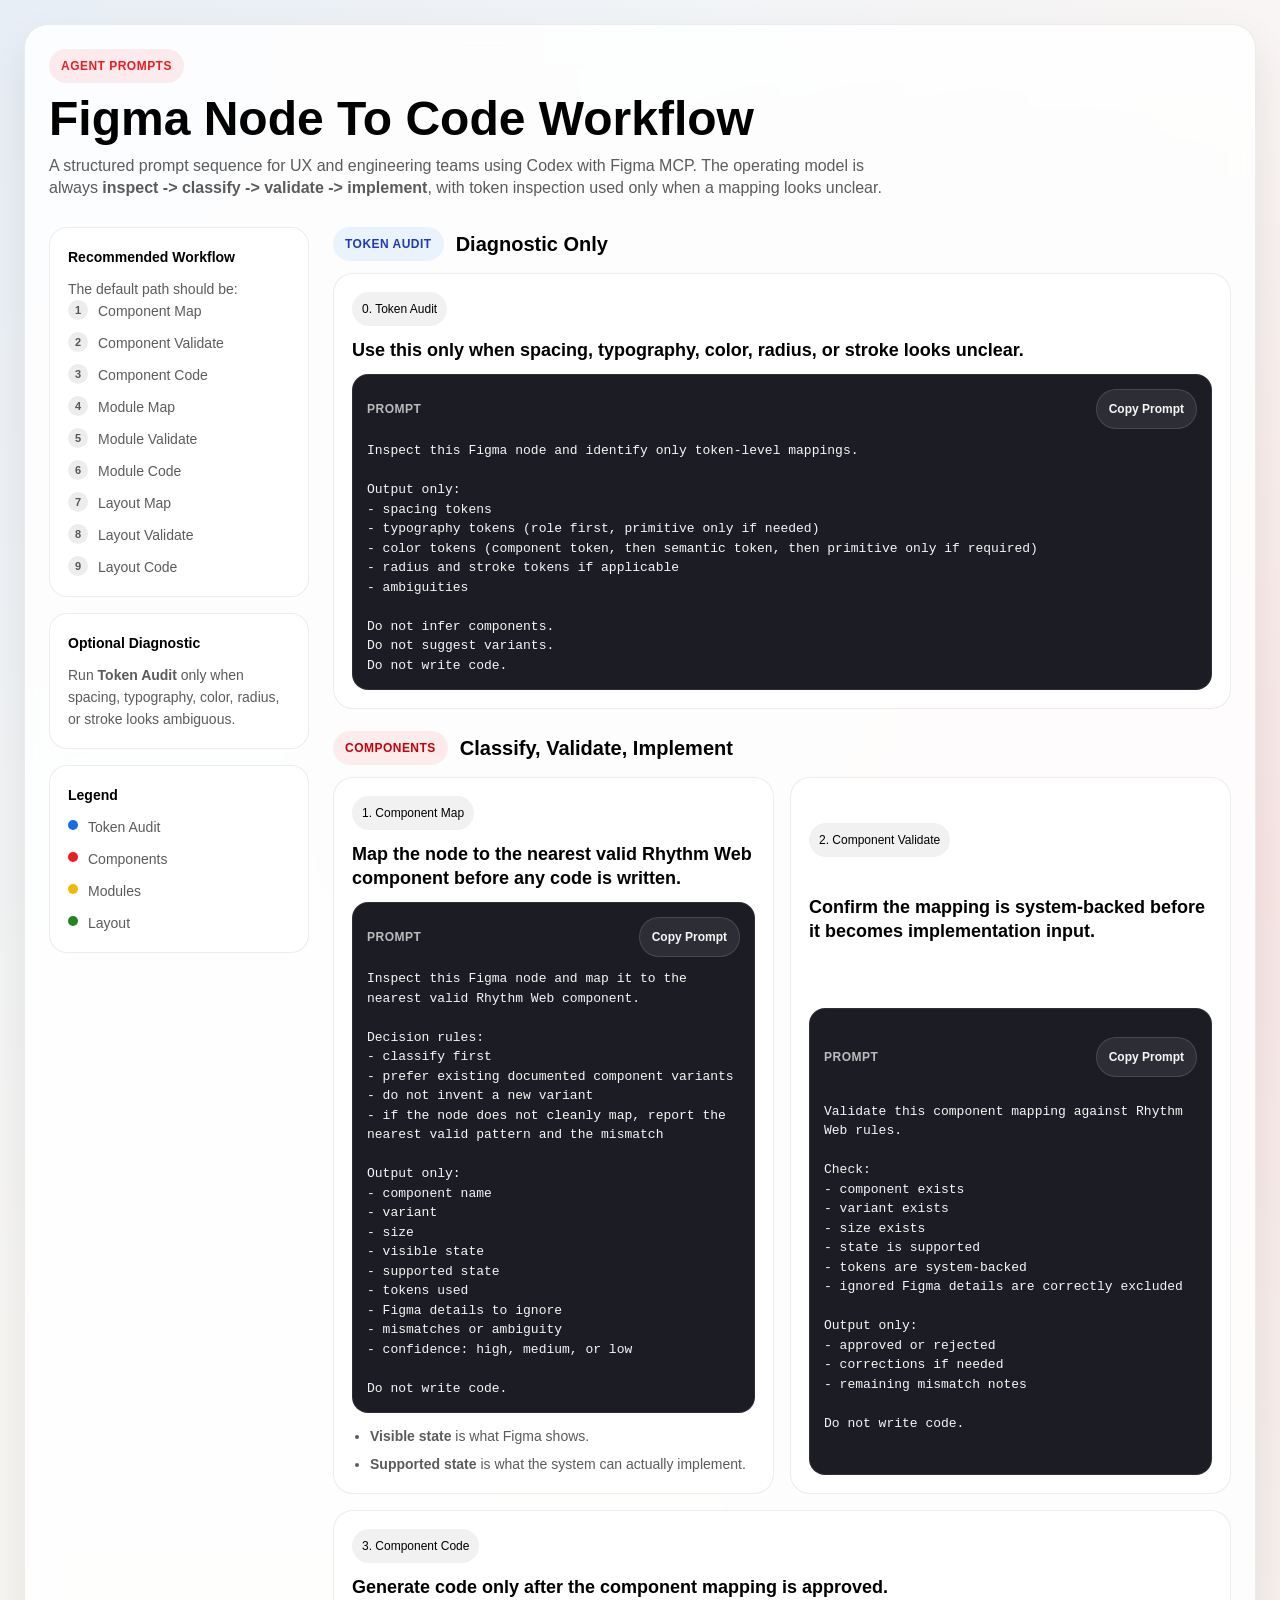
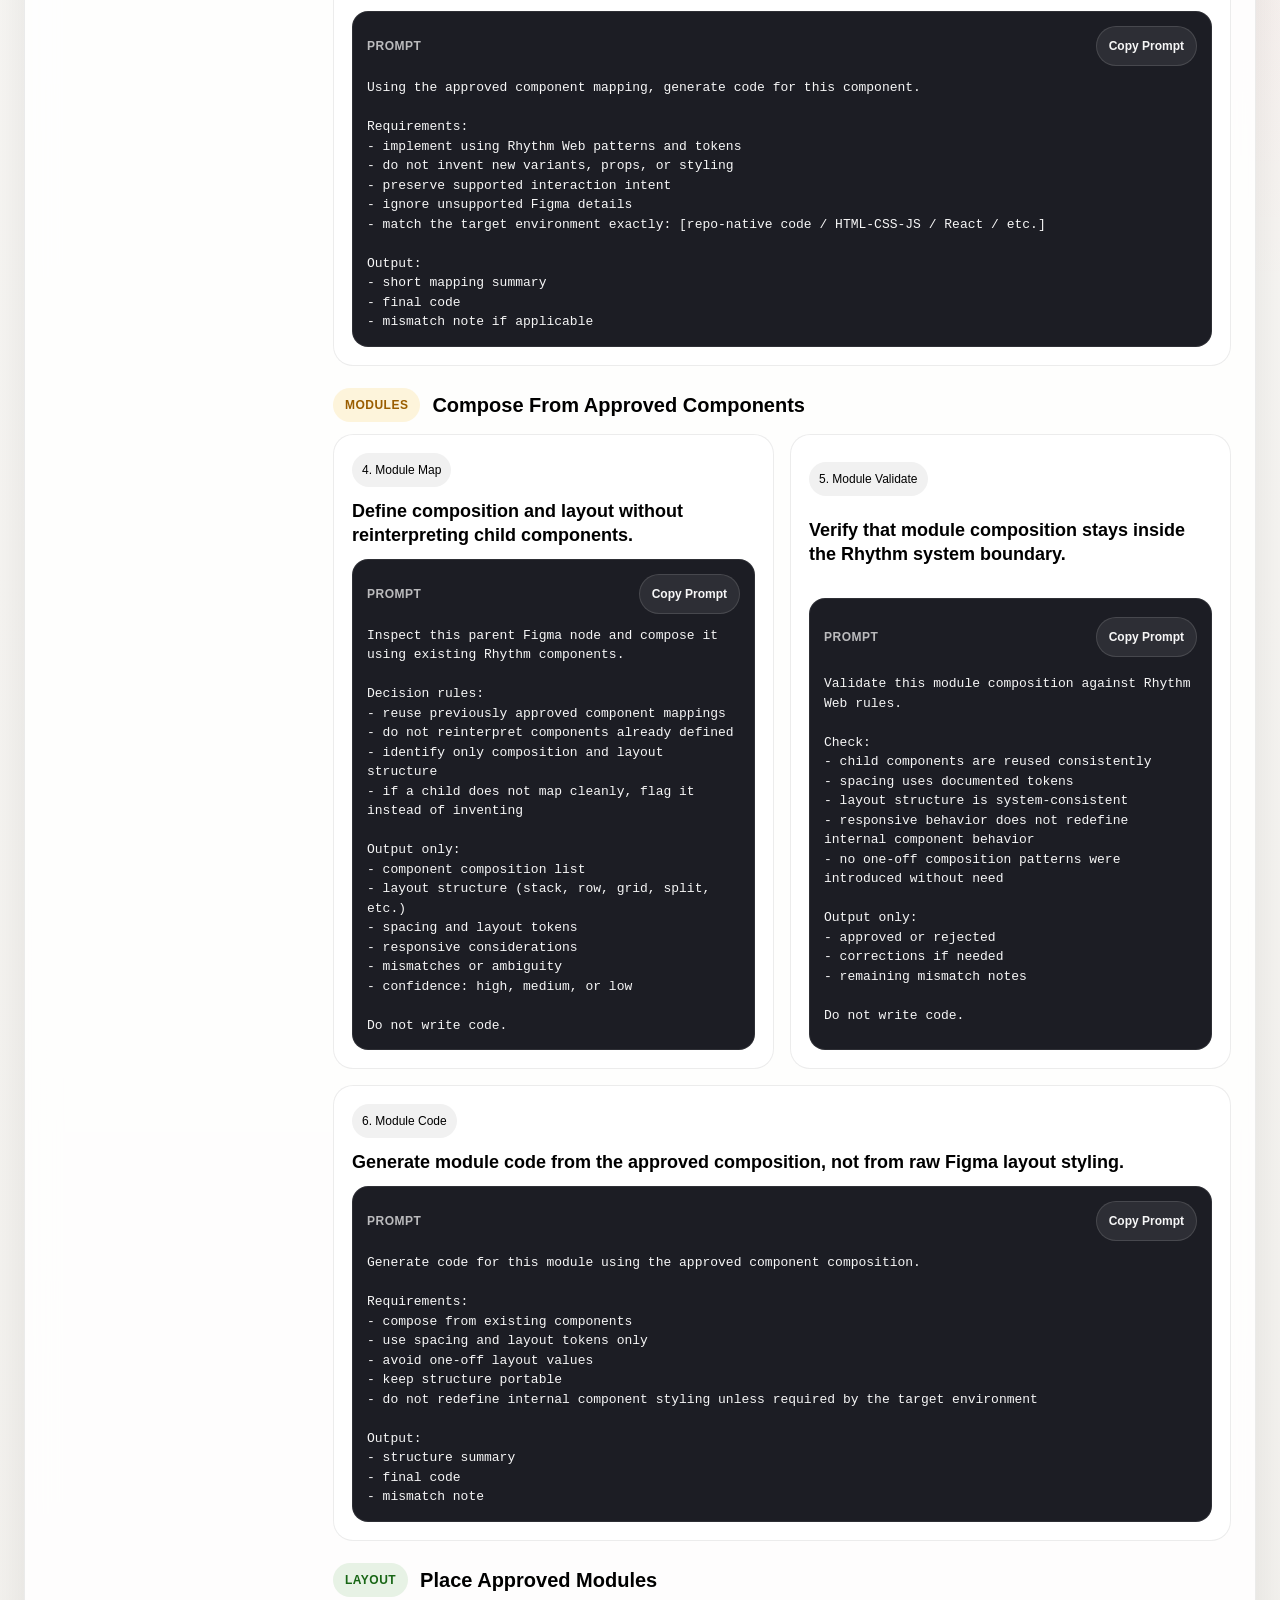
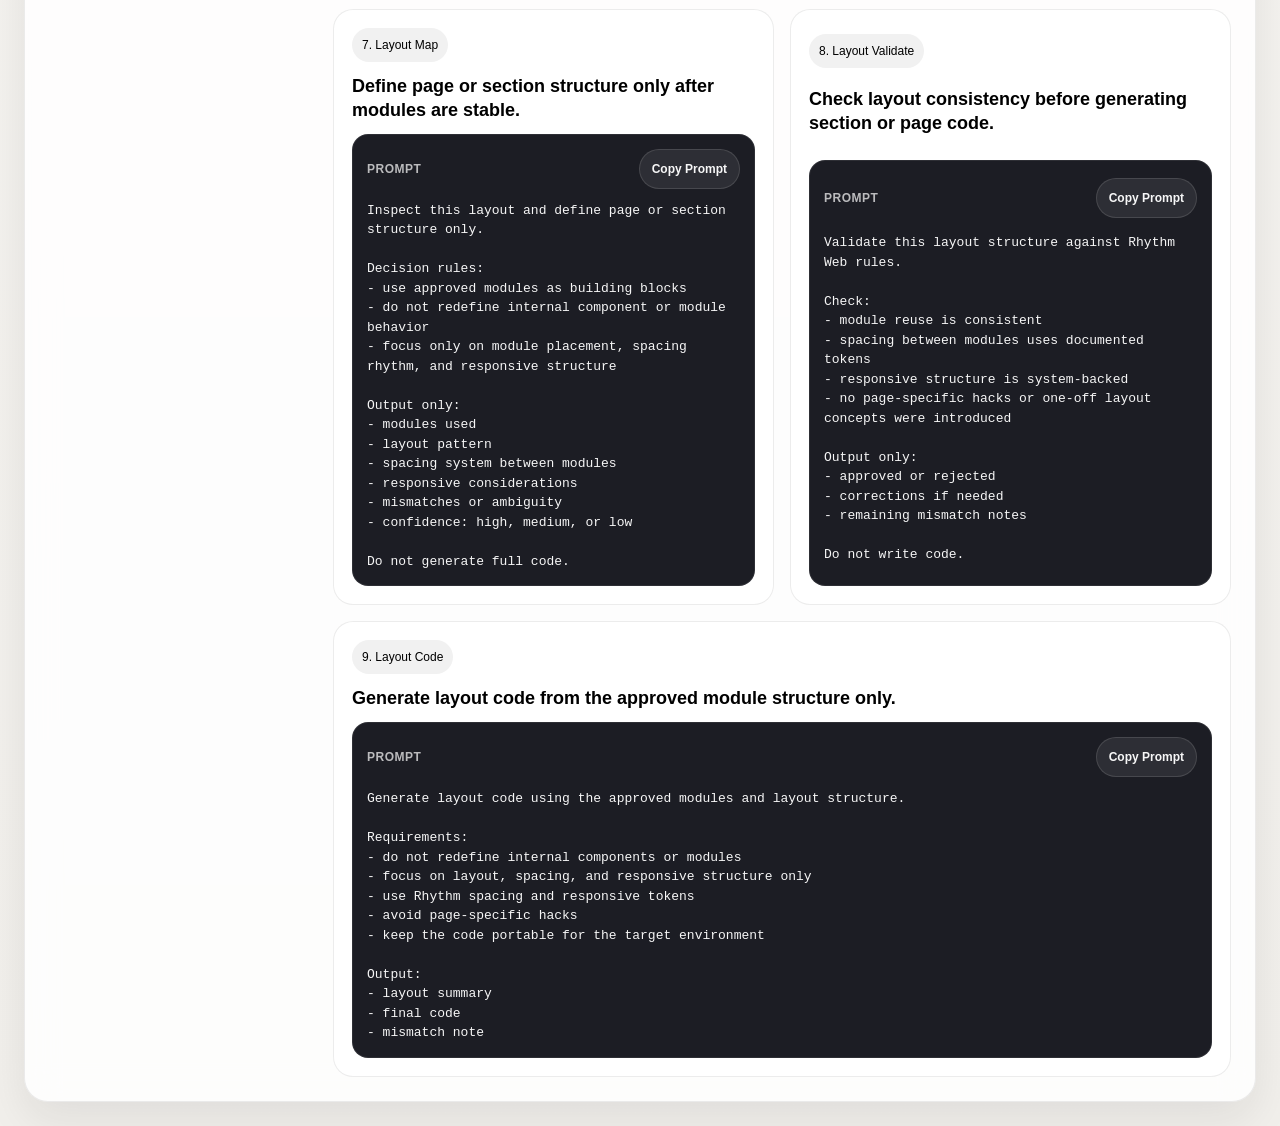
==== playbooks/figma-node-to-code/index.html @ 0c817197 "Add Figma node workflow playbook" ====
<!DOCTYPE html>
<html lang="en">
  <head>
    <meta charset="UTF-8" />
    <meta name="viewport" content="width=device-width, initial-scale=1.0" />
    <title>Figma Node To Code Workflow</title>
    <link rel="stylesheet" href="../../styles/rhythm-web-base.css" />
    <style>
      :root {
        --playbook-shell: linear-gradient(180deg, #faf9f7 0%, #f1efeb 100%);
        --playbook-panel: rgba(255, 255, 255, 0.86);
        --playbook-panel-border: rgba(22, 22, 22, 0.08);
        --playbook-ink-soft: rgba(22, 22, 22, 0.7);
        --playbook-code-bg: #1c1d24;
        --playbook-code-border: rgba(255, 255, 255, 0.08);
        --playbook-code-copy: rgba(255, 255, 255, 0.08);
        --playbook-accent: #ed1c24;
        --playbook-accent-soft: rgba(237, 28, 36, 0.08);
        --playbook-shadow: 0 18px 44px rgba(22, 22, 22, 0.08);
      }

      body {
        min-height: 100vh;
        background:
          radial-gradient(circle at top left, rgba(19, 110, 231, 0.08), transparent 30%),
          radial-gradient(circle at right 20%, rgba(237, 28, 36, 0.08), transparent 28%),
          var(--playbook-shell);
      }

      .playbook-page {
        width: min(1500px, calc(100% - 48px));
        margin: 24px auto;
        padding: 24px;
        border: 1px solid var(--playbook-panel-border);
        border-radius: 24px;
        background: var(--playbook-panel);
        box-shadow: var(--playbook-shadow);
        backdrop-filter: blur(16px);
      }

      .playbook-header {
        display: grid;
        gap: 12px;
        margin-bottom: 28px;
      }

      .eyebrow {
        display: inline-flex;
        width: fit-content;
        align-items: center;
        gap: 8px;
        padding: 6px 12px;
        border-radius: 999px;
        background: var(--playbook-accent-soft);
        color: var(--playbook-accent);
        font-size: var(--gc-text-size-xs);
        font-weight: var(--gc-font-weight-bold);
        letter-spacing: 0.04em;
        text-transform: uppercase;
      }

      h1 {
        margin: 0;
        font-size: clamp(30px, 4vw, 48px);
        line-height: 1;
      }

      .intro {
        max-width: 860px;
        margin: 0;
        color: var(--playbook-ink-soft);
      }

      .playbook-layout {
        display: grid;
        grid-template-columns: 260px minmax(0, 1fr);
        gap: 24px;
        align-items: start;
      }

      .rail {
        position: sticky;
        top: 24px;
        display: grid;
        gap: 16px;
      }

      .rail-card {
        padding: 18px;
        border: 1px solid var(--playbook-panel-border);
        border-radius: 18px;
        background: rgba(255, 255, 255, 0.78);
      }

      .rail-card h2,
      .rail-card h3 {
        margin: 0 0 10px;
        font-size: var(--gc-text-size-sm);
      }

      .rail-card p {
        margin: 0;
        color: var(--playbook-ink-soft);
        font-size: var(--gc-text-size-sm);
      }

      .rail-list,
      .legend-list {
        display: grid;
        gap: 10px;
        margin: 0;
        padding: 0;
        list-style: none;
      }

      .rail-list li,
      .legend-list li {
        display: flex;
        gap: 10px;
        align-items: flex-start;
        color: var(--playbook-ink-soft);
        font-size: var(--gc-text-size-sm);
      }

      .index {
        display: inline-flex;
        min-width: 20px;
        height: 20px;
        align-items: center;
        justify-content: center;
        border-radius: 999px;
        background: rgba(22, 22, 22, 0.08);
        color: var(--gc-text-primary);
        font-size: 11px;
        font-weight: var(--gc-font-weight-bold);
      }

      .category-dot {
        width: 10px;
        height: 10px;
        margin-top: 4px;
        border-radius: 999px;
        flex: 0 0 auto;
      }

      .workspace {
        display: grid;
        gap: 22px;
      }

      .section-header {
        display: flex;
        align-items: center;
        gap: 12px;
        margin-bottom: 12px;
      }

      .section-label {
        display: inline-flex;
        align-items: center;
        padding: 6px 12px;
        border-radius: 999px;
        font-size: var(--gc-text-size-xs);
        font-weight: var(--gc-font-weight-bold);
        text-transform: uppercase;
        letter-spacing: 0.04em;
      }

      .section-title {
        font-size: var(--gc-text-size-xl);
        font-weight: var(--gc-font-weight-bold);
      }

      .grid {
        display: grid;
        grid-template-columns: repeat(12, minmax(0, 1fr));
        gap: 16px;
      }

      .card {
        display: grid;
        gap: 12px;
        min-height: 100%;
        padding: 18px;
        border: 1px solid var(--playbook-panel-border);
        border-radius: 20px;
        background: rgba(255, 255, 255, 0.84);
      }

      .card--full {
        grid-column: span 12;
      }

      .card--half {
        grid-column: span 6;
      }

      .card-meta {
        display: flex;
        align-items: center;
        justify-content: space-between;
        gap: 12px;
      }

      .pill {
        display: inline-flex;
        align-items: center;
        gap: 8px;
        padding: 6px 10px;
        border-radius: 999px;
        background: rgba(22, 22, 22, 0.06);
        font-size: var(--gc-text-size-xs);
        font-weight: var(--gc-font-weight-medium);
      }

      .card h3 {
        margin: 0;
        font-size: var(--gc-text-size-lg);
        line-height: var(--gc-leading-lg);
      }

      .card p {
        margin: 0;
        color: var(--playbook-ink-soft);
        font-size: var(--gc-text-size-sm);
      }

      .snippet {
        display: grid;
        gap: 12px;
        padding: 14px;
        border: 1px solid var(--playbook-code-border);
        border-radius: 16px;
        background: var(--playbook-code-bg);
        color: rgba(255, 255, 255, 0.96);
      }

      .snippet-toolbar {
        display: flex;
        align-items: center;
        justify-content: space-between;
        gap: 12px;
      }

      .snippet-label {
        font-size: var(--gc-text-size-xs);
        font-weight: var(--gc-font-weight-bold);
        letter-spacing: 0.04em;
        text-transform: uppercase;
        color: rgba(255, 255, 255, 0.7);
      }

      .copy-button {
        display: inline-flex;
        align-items: center;
        justify-content: center;
        padding: 8px 12px;
        border: 1px solid rgba(255, 255, 255, 0.12);
        border-radius: 999px;
        background: var(--playbook-code-copy);
        color: rgba(255, 255, 255, 0.96);
        font: inherit;
        font-size: var(--gc-text-size-xs);
        font-weight: var(--gc-font-weight-bold);
        cursor: pointer;
        transition: background 180ms ease, transform 180ms ease;
      }

      .copy-button:hover,
      .copy-button:focus-visible {
        background: rgba(255, 255, 255, 0.16);
        transform: translateY(-1px);
      }

      .copy-button[data-copied="true"] {
        background: rgba(31, 135, 28, 0.3);
      }

      pre {
        margin: 0;
        overflow: auto;
        white-space: pre-wrap;
        font-family: ui-monospace, SFMono-Regular, Menlo, Monaco, Consolas, "Liberation Mono", monospace;
        font-size: 13px;
        line-height: 1.5;
      }

      .card-notes {
        margin: 0;
        padding-left: 18px;
        color: var(--playbook-ink-soft);
        font-size: var(--gc-text-size-sm);
      }

      .card-notes li + li {
        margin-top: 6px;
      }

      .accent-token-audit {
        background: rgba(19, 110, 231, 0.08);
        color: #1e3bb5;
      }

      .accent-component {
        background: rgba(237, 28, 36, 0.08);
        color: #c9000c;
      }

      .accent-module {
        background: rgba(245, 183, 7, 0.14);
        color: #9a5d00;
      }

      .accent-layout {
        background: rgba(31, 135, 28, 0.1);
        color: #186615;
      }

      .dot-token-audit {
        background: #136ee7;
      }

      .dot-component {
        background: #ed1c24;
      }

      .dot-module {
        background: #f5b707;
      }

      .dot-layout {
        background: #1f871c;
      }

      @media (max-width: 1180px) {
        .playbook-layout {
          grid-template-columns: 1fr;
        }

        .rail {
          position: static;
          grid-template-columns: repeat(2, minmax(0, 1fr));
        }
      }

      @media (max-width: 840px) {
        .playbook-page {
          width: min(100% - 24px, 100%);
          padding: 16px;
        }

        .grid {
          grid-template-columns: 1fr;
        }

        .card--half,
        .card--full {
          grid-column: auto;
        }

        .rail {
          grid-template-columns: 1fr;
        }
      }
    </style>
  </head>
  <body>
    <main class="playbook-page">
      <header class="playbook-header">
        <div class="eyebrow">Agent Prompts</div>
        <h1>Figma Node To Code Workflow</h1>
        <p class="intro">
          A structured prompt sequence for UX and engineering teams using Codex with Figma MCP. The operating model is
          always <strong>inspect -&gt; classify -&gt; validate -&gt; implement</strong>, with token inspection used only
          when a mapping looks unclear.
        </p>
      </header>

      <div class="playbook-layout">
        <aside class="rail">
          <section class="rail-card">
            <h2>Recommended Workflow</h2>
            <p>The default path should be:</p>
            <ol class="rail-list">
              <li><span class="index">1</span><span>Component Map</span></li>
              <li><span class="index">2</span><span>Component Validate</span></li>
              <li><span class="index">3</span><span>Component Code</span></li>
              <li><span class="index">4</span><span>Module Map</span></li>
              <li><span class="index">5</span><span>Module Validate</span></li>
              <li><span class="index">6</span><span>Module Code</span></li>
              <li><span class="index">7</span><span>Layout Map</span></li>
              <li><span class="index">8</span><span>Layout Validate</span></li>
              <li><span class="index">9</span><span>Layout Code</span></li>
            </ol>
          </section>

          <section class="rail-card">
            <h3>Optional Diagnostic</h3>
            <p>Run <strong>Token Audit</strong> only when spacing, typography, color, radius, or stroke looks ambiguous.</p>
          </section>

          <section class="rail-card">
            <h3>Legend</h3>
            <ul class="legend-list">
              <li><span class="category-dot dot-token-audit"></span><span>Token Audit</span></li>
              <li><span class="category-dot dot-component"></span><span>Components</span></li>
              <li><span class="category-dot dot-module"></span><span>Modules</span></li>
              <li><span class="category-dot dot-layout"></span><span>Layout</span></li>
            </ul>
          </section>
        </aside>

        <section class="workspace">
          <section>
            <div class="section-header">
              <div class="section-label accent-token-audit">Token Audit</div>
              <div class="section-title">Diagnostic Only</div>
            </div>
            <div class="grid">
              <article class="card card--full">
                <div class="card-meta">
                  <div class="pill">0. Token Audit</div>
                </div>
                <h3>Use this only when spacing, typography, color, radius, or stroke looks unclear.</h3>
                <div class="snippet">
                  <div class="snippet-toolbar">
                    <div class="snippet-label">Prompt</div>
                    <button class="copy-button" data-copy-target="token-audit">Copy Prompt</button>
                  </div>
                  <pre id="token-audit">Inspect this Figma node and identify only token-level mappings.

Output only:
- spacing tokens
- typography tokens (role first, primitive only if needed)
- color tokens (component token, then semantic token, then primitive only if required)
- radius and stroke tokens if applicable
- ambiguities

Do not infer components.
Do not suggest variants.
Do not write code.</pre>
                </div>
              </article>
            </div>
          </section>

          <section>
            <div class="section-header">
              <div class="section-label accent-component">Components</div>
              <div class="section-title">Classify, Validate, Implement</div>
            </div>
            <div class="grid">
              <article class="card card--half">
                <div class="card-meta">
                  <div class="pill">1. Component Map</div>
                </div>
                <h3>Map the node to the nearest valid Rhythm Web component before any code is written.</h3>
                <div class="snippet">
                  <div class="snippet-toolbar">
                    <div class="snippet-label">Prompt</div>
                    <button class="copy-button" data-copy-target="component-map">Copy Prompt</button>
                  </div>
                  <pre id="component-map">Inspect this Figma node and map it to the nearest valid Rhythm Web component.

Decision rules:
- classify first
- prefer existing documented component variants
- do not invent a new variant
- if the node does not cleanly map, report the nearest valid pattern and the mismatch

Output only:
- component name
- variant
- size
- visible state
- supported state
- tokens used
- Figma details to ignore
- mismatches or ambiguity
- confidence: high, medium, or low

Do not write code.</pre>
                </div>
                <ul class="card-notes">
                  <li><strong>Visible state</strong> is what Figma shows.</li>
                  <li><strong>Supported state</strong> is what the system can actually implement.</li>
                </ul>
              </article>

              <article class="card card--half">
                <div class="card-meta">
                  <div class="pill">2. Component Validate</div>
                </div>
                <h3>Confirm the mapping is system-backed before it becomes implementation input.</h3>
                <div class="snippet">
                  <div class="snippet-toolbar">
                    <div class="snippet-label">Prompt</div>
                    <button class="copy-button" data-copy-target="component-validate">Copy Prompt</button>
                  </div>
                  <pre id="component-validate">Validate this component mapping against Rhythm Web rules.

Check:
- component exists
- variant exists
- size exists
- state is supported
- tokens are system-backed
- ignored Figma details are correctly excluded

Output only:
- approved or rejected
- corrections if needed
- remaining mismatch notes

Do not write code.</pre>
                </div>
              </article>

              <article class="card card--full">
                <div class="card-meta">
                  <div class="pill">3. Component Code</div>
                </div>
                <h3>Generate code only after the component mapping is approved.</h3>
                <div class="snippet">
                  <div class="snippet-toolbar">
                    <div class="snippet-label">Prompt</div>
                    <button class="copy-button" data-copy-target="component-code">Copy Prompt</button>
                  </div>
                  <pre id="component-code">Using the approved component mapping, generate code for this component.

Requirements:
- implement using Rhythm Web patterns and tokens
- do not invent new variants, props, or styling
- preserve supported interaction intent
- ignore unsupported Figma details
- match the target environment exactly: [repo-native code / HTML-CSS-JS / React / etc.]

Output:
- short mapping summary
- final code
- mismatch note if applicable</pre>
                </div>
              </article>
            </div>
          </section>

          <section>
            <div class="section-header">
              <div class="section-label accent-module">Modules</div>
              <div class="section-title">Compose From Approved Components</div>
            </div>
            <div class="grid">
              <article class="card card--half">
                <div class="card-meta">
                  <div class="pill">4. Module Map</div>
                </div>
                <h3>Define composition and layout without reinterpreting child components.</h3>
                <div class="snippet">
                  <div class="snippet-toolbar">
                    <div class="snippet-label">Prompt</div>
                    <button class="copy-button" data-copy-target="module-map">Copy Prompt</button>
                  </div>
                  <pre id="module-map">Inspect this parent Figma node and compose it using existing Rhythm components.

Decision rules:
- reuse previously approved component mappings
- do not reinterpret components already defined
- identify only composition and layout structure
- if a child does not map cleanly, flag it instead of inventing

Output only:
- component composition list
- layout structure (stack, row, grid, split, etc.)
- spacing and layout tokens
- responsive considerations
- mismatches or ambiguity
- confidence: high, medium, or low

Do not write code.</pre>
                </div>
              </article>

              <article class="card card--half">
                <div class="card-meta">
                  <div class="pill">5. Module Validate</div>
                </div>
                <h3>Verify that module composition stays inside the Rhythm system boundary.</h3>
                <div class="snippet">
                  <div class="snippet-toolbar">
                    <div class="snippet-label">Prompt</div>
                    <button class="copy-button" data-copy-target="module-validate">Copy Prompt</button>
                  </div>
                  <pre id="module-validate">Validate this module composition against Rhythm Web rules.

Check:
- child components are reused consistently
- spacing uses documented tokens
- layout structure is system-consistent
- responsive behavior does not redefine internal component behavior
- no one-off composition patterns were introduced without need

Output only:
- approved or rejected
- corrections if needed
- remaining mismatch notes

Do not write code.</pre>
                </div>
              </article>

              <article class="card card--full">
                <div class="card-meta">
                  <div class="pill">6. Module Code</div>
                </div>
                <h3>Generate module code from the approved composition, not from raw Figma layout styling.</h3>
                <div class="snippet">
                  <div class="snippet-toolbar">
                    <div class="snippet-label">Prompt</div>
                    <button class="copy-button" data-copy-target="module-code">Copy Prompt</button>
                  </div>
                  <pre id="module-code">Generate code for this module using the approved component composition.

Requirements:
- compose from existing components
- use spacing and layout tokens only
- avoid one-off layout values
- keep structure portable
- do not redefine internal component styling unless required by the target environment

Output:
- structure summary
- final code
- mismatch note</pre>
                </div>
              </article>
            </div>
          </section>

          <section>
            <div class="section-header">
              <div class="section-label accent-layout">Layout</div>
              <div class="section-title">Place Approved Modules</div>
            </div>
            <div class="grid">
              <article class="card card--half">
                <div class="card-meta">
                  <div class="pill">7. Layout Map</div>
                </div>
                <h3>Define page or section structure only after modules are stable.</h3>
                <div class="snippet">
                  <div class="snippet-toolbar">
                    <div class="snippet-label">Prompt</div>
                    <button class="copy-button" data-copy-target="layout-map">Copy Prompt</button>
                  </div>
                  <pre id="layout-map">Inspect this layout and define page or section structure only.

Decision rules:
- use approved modules as building blocks
- do not redefine internal component or module behavior
- focus only on module placement, spacing rhythm, and responsive structure

Output only:
- modules used
- layout pattern
- spacing system between modules
- responsive considerations
- mismatches or ambiguity
- confidence: high, medium, or low

Do not generate full code.</pre>
                </div>
              </article>

              <article class="card card--half">
                <div class="card-meta">
                  <div class="pill">8. Layout Validate</div>
                </div>
                <h3>Check layout consistency before generating section or page code.</h3>
                <div class="snippet">
                  <div class="snippet-toolbar">
                    <div class="snippet-label">Prompt</div>
                    <button class="copy-button" data-copy-target="layout-validate">Copy Prompt</button>
                  </div>
                  <pre id="layout-validate">Validate this layout structure against Rhythm Web rules.

Check:
- module reuse is consistent
- spacing between modules uses documented tokens
- responsive structure is system-backed
- no page-specific hacks or one-off layout concepts were introduced

Output only:
- approved or rejected
- corrections if needed
- remaining mismatch notes

Do not write code.</pre>
                </div>
              </article>

              <article class="card card--full">
                <div class="card-meta">
                  <div class="pill">9. Layout Code</div>
                </div>
                <h3>Generate layout code from the approved module structure only.</h3>
                <div class="snippet">
                  <div class="snippet-toolbar">
                    <div class="snippet-label">Prompt</div>
                    <button class="copy-button" data-copy-target="layout-code">Copy Prompt</button>
                  </div>
                  <pre id="layout-code">Generate layout code using the approved modules and layout structure.

Requirements:
- do not redefine internal components or modules
- focus on layout, spacing, and responsive structure only
- use Rhythm spacing and responsive tokens
- avoid page-specific hacks
- keep the code portable for the target environment

Output:
- layout summary
- final code
- mismatch note</pre>
                </div>
              </article>
            </div>
          </section>
        </section>
      </div>
    </main>

    <script>
      const buttons = document.querySelectorAll("[data-copy-target]");

      async function copyText(text) {
        if (navigator.clipboard && window.isSecureContext) {
          await navigator.clipboard.writeText(text);
          return;
        }

        const textArea = document.createElement("textarea");
        textArea.value = text;
        textArea.setAttribute("readonly", "");
        textArea.style.position = "absolute";
        textArea.style.left = "-9999px";
        document.body.appendChild(textArea);
        textArea.select();
        document.execCommand("copy");
        document.body.removeChild(textArea);
      }

      buttons.forEach((button) => {
        button.addEventListener("click", async () => {
          const target = document.getElementById(button.dataset.copyTarget);
          const originalLabel = button.textContent;

          try {
            await copyText(target.textContent);
            button.textContent = "Copied";
            button.dataset.copied = "true";
          } catch (error) {
            button.textContent = "Copy Failed";
            button.dataset.copied = "false";
          }

          window.setTimeout(() => {
            button.textContent = originalLabel;
            button.dataset.copied = "false";
          }, 1400);
        });
      });
    </script>
  </body>
</html>
---- styles/rhythm-web-base.css ----
@import "./rhythm-web-tokens.css";

*,
*::before,
*::after {
  box-sizing: border-box;
}

body {
  margin: 0;
  font-family: var(--gc-font-family-base);
  font-size: var(--gc-text-size-base);
  line-height: var(--gc-leading-base);
  color: var(--gc-text-primary);
  background: var(--gc-bg-primary);
}

a {
  color: var(--gc-text-link-active);
}

a:hover {
  color: var(--gc-text-link-hover);
}

.gc-section {
  border-radius: var(--gc-radius-6);
  background: var(--gc-bg-container);
}

.gc-card {
  border: 1px solid var(--gc-border-container);
  border-radius: var(--gc-radius-6);
  background: var(--gc-bg-primary);
}

.gc-button {
  display: inline-flex;
  align-items: center;
  justify-content: center;
  gap: var(--gc-space-8);
  border-radius: var(--gc-radius-4);
  border: 1px solid transparent;
  font-family: var(--gc-font-family-base);
  font-weight: var(--gc-font-weight-bold);
  text-decoration: none;
  cursor: pointer;
}

.gc-button--primary {
  background: var(--gc-color-red-200);
  color: var(--gc-text-inverse);
}

.gc-button--secondary {
  background: var(--gc-bg-primary);
  color: var(--gc-btn-text-enabled);
  border-color: var(--gc-btn-text-enabled);
}

.gc-button--tertiary {
  background: var(--gc-bg-container);
  color: var(--gc-text-primary);
}
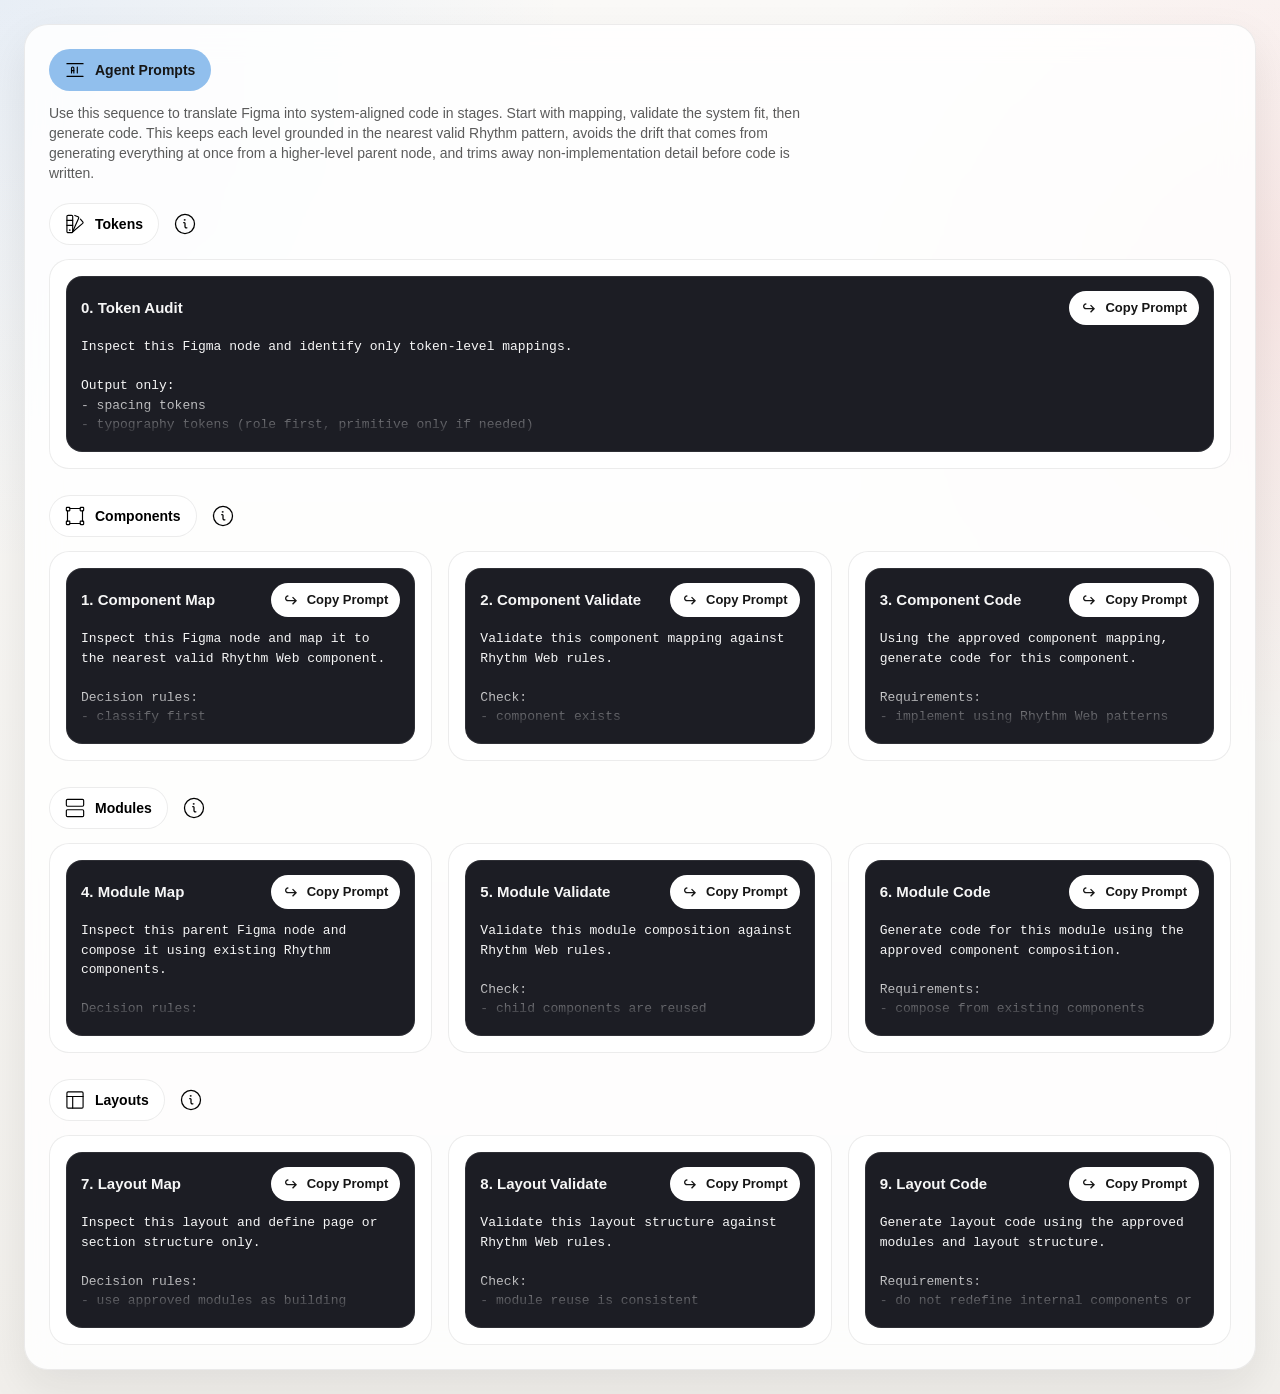
==== commit 0805f05f: "Refine Figma node workflow playbook" ====
--- a/playbooks/figma-node-to-code/index.html
+++ b/playbooks/figma-node-to-code/index.html
@@ -16,6 +16,7 @@
         --playbook-code-copy: rgba(255, 255, 255, 0.08);
         --playbook-accent: #ed1c24;
         --playbook-accent-soft: rgba(237, 28, 36, 0.08);
+        --playbook-chip-blue: #91bfed;
         --playbook-shadow: 0 18px 44px rgba(22, 22, 22, 0.08);
       }
 
@@ -39,141 +40,122 @@
       }
 
       .playbook-header {
-        display: grid;
-        gap: 12px;
-        margin-bottom: 28px;
-      }
-
-      .eyebrow {
+        margin-bottom: 20px;
+      }
+
+      .header-chip {
         display: inline-flex;
         width: fit-content;
         align-items: center;
-        gap: 8px;
-        padding: 6px 12px;
+        gap: 10px;
+        padding: 11px 16px;
         border-radius: 999px;
-        background: var(--playbook-accent-soft);
-        color: var(--playbook-accent);
-        font-size: var(--gc-text-size-xs);
+        background: var(--playbook-chip-blue);
+        color: #161616;
+        font-size: 14px;
         font-weight: var(--gc-font-weight-bold);
-        letter-spacing: 0.04em;
-        text-transform: uppercase;
-      }
-
-      h1 {
-        margin: 0;
-        font-size: clamp(30px, 4vw, 48px);
         line-height: 1;
       }
 
-      .intro {
-        max-width: 860px;
-        margin: 0;
-        color: var(--playbook-ink-soft);
-      }
-
-      .playbook-layout {
-        display: grid;
-        grid-template-columns: 260px minmax(0, 1fr);
-        gap: 24px;
-        align-items: start;
-      }
-
-      .rail {
-        position: sticky;
-        top: 24px;
-        display: grid;
-        gap: 16px;
-      }
-
-      .rail-card {
-        padding: 18px;
-        border: 1px solid var(--playbook-panel-border);
-        border-radius: 18px;
-        background: rgba(255, 255, 255, 0.78);
-      }
-
-      .rail-card h2,
-      .rail-card h3 {
-        margin: 0 0 10px;
-        font-size: var(--gc-text-size-sm);
-      }
-
-      .rail-card p {
-        margin: 0;
+      .header-chip img {
+        display: block;
+        width: 20px;
+        height: 20px;
+      }
+
+      .playbook-subheading {
+        max-width: 760px;
+        margin: 12px 0 0;
         color: var(--playbook-ink-soft);
         font-size: var(--gc-text-size-sm);
-      }
-
-      .rail-list,
-      .legend-list {
-        display: grid;
-        gap: 10px;
-        margin: 0;
-        padding: 0;
-        list-style: none;
-      }
-
-      .rail-list li,
-      .legend-list li {
-        display: flex;
-        gap: 10px;
-        align-items: flex-start;
-        color: var(--playbook-ink-soft);
-        font-size: var(--gc-text-size-sm);
-      }
-
-      .index {
-        display: inline-flex;
-        min-width: 20px;
+        line-height: var(--gc-leading-sm);
+      }
+
+      .playbook-layout {
+        display: block;
+      }
+
+      .section-chip img,
+      .prompt-chip img {
+        display: block;
+        width: 20px;
         height: 20px;
-        align-items: center;
-        justify-content: center;
-        border-radius: 999px;
-        background: rgba(22, 22, 22, 0.08);
-        color: var(--gc-text-primary);
-        font-size: 11px;
-        font-weight: var(--gc-font-weight-bold);
-      }
-
-      .category-dot {
-        width: 10px;
-        height: 10px;
-        margin-top: 4px;
-        border-radius: 999px;
-        flex: 0 0 auto;
       }
 
       .workspace {
         display: grid;
-        gap: 22px;
+        gap: 26px;
       }
 
       .section-header {
         display: flex;
         align-items: center;
+        margin-bottom: 14px;
+      }
+
+      .section-header-group {
+        display: inline-flex;
+        align-items: center;
         gap: 12px;
-        margin-bottom: 12px;
-      }
-
-      .section-label {
+        position: relative;
+      }
+
+      .section-chip {
         display: inline-flex;
         align-items: center;
-        padding: 6px 12px;
+        gap: 10px;
+        padding: 10px 16px;
         border-radius: 999px;
-        font-size: var(--gc-text-size-xs);
+        background: rgba(255, 255, 255, 0.96);
+        box-shadow: inset 0 0 0 1px rgba(22, 22, 22, 0.08);
+        font-size: 14px;
         font-weight: var(--gc-font-weight-bold);
-        text-transform: uppercase;
-        letter-spacing: 0.04em;
-      }
-
-      .section-title {
-        font-size: var(--gc-text-size-xl);
-        font-weight: var(--gc-font-weight-bold);
+      }
+
+      .info-trigger {
+        position: relative;
+        display: inline-flex;
+        align-items: center;
+        justify-content: center;
+        width: 28px;
+        height: 28px;
+        padding: 0;
+        border: 0;
+        background: transparent;
+        cursor: help;
+      }
+
+      .info-trigger img {
+        display: block;
+        width: 22px;
+        height: 22px;
+      }
+
+      .tooltip {
+        position: absolute;
+        top: calc(100% + 10px);
+        left: 0;
+        display: none;
+        min-width: 170px;
+        max-width: 220px;
+        padding: 10px 12px;
+        border-radius: 8px;
+        background: #1f1f1f;
+        color: #ffffff;
+        font-size: 12px;
+        line-height: 1.35;
+        box-shadow: 0 8px 18px rgba(22, 22, 22, 0.18);
+        z-index: 2;
+      }
+
+      .info-trigger:hover .tooltip,
+      .info-trigger:focus-visible .tooltip {
+        display: block;
       }
 
       .grid {
         display: grid;
-        grid-template-columns: repeat(12, minmax(0, 1fr));
+        grid-template-columns: repeat(3, minmax(0, 1fr));
         gap: 16px;
       }
 
@@ -181,42 +163,14 @@
         display: grid;
         gap: 12px;
         min-height: 100%;
-        padding: 18px;
+        padding: 16px;
         border: 1px solid var(--playbook-panel-border);
         border-radius: 20px;
         background: rgba(255, 255, 255, 0.84);
       }
 
       .card--full {
-        grid-column: span 12;
-      }
-
-      .card--half {
-        grid-column: span 6;
-      }
-
-      .card-meta {
-        display: flex;
-        align-items: center;
-        justify-content: space-between;
-        gap: 12px;
-      }
-
-      .pill {
-        display: inline-flex;
-        align-items: center;
-        gap: 8px;
-        padding: 6px 10px;
-        border-radius: 999px;
-        background: rgba(22, 22, 22, 0.06);
-        font-size: var(--gc-text-size-xs);
-        font-weight: var(--gc-font-weight-medium);
-      }
-
-      .card h3 {
-        margin: 0;
-        font-size: var(--gc-text-size-lg);
-        line-height: var(--gc-leading-lg);
+        grid-column: 1 / -1;
       }
 
       .card p {
@@ -242,25 +196,27 @@
         gap: 12px;
       }
 
-      .snippet-label {
-        font-size: var(--gc-text-size-xs);
+      .snippet-title {
+        display: inline-flex;
+        align-items: center;
+        color: rgba(255, 255, 255, 0.96);
+        font-size: 15px;
         font-weight: var(--gc-font-weight-bold);
-        letter-spacing: 0.04em;
-        text-transform: uppercase;
-        color: rgba(255, 255, 255, 0.7);
+        line-height: 1.2;
       }
 
       .copy-button {
         display: inline-flex;
         align-items: center;
         justify-content: center;
-        padding: 8px 12px;
-        border: 1px solid rgba(255, 255, 255, 0.12);
+        gap: 8px;
+        padding: 6px 12px;
+        border: 0;
         border-radius: 999px;
-        background: var(--playbook-code-copy);
-        color: rgba(255, 255, 255, 0.96);
+        background: #ffffff;
+        color: #161616;
         font: inherit;
-        font-size: var(--gc-text-size-xs);
+        font-size: 13px;
         font-weight: var(--gc-font-weight-bold);
         cursor: pointer;
         transition: background 180ms ease, transform 180ms ease;
@@ -268,21 +224,43 @@
 
       .copy-button:hover,
       .copy-button:focus-visible {
-        background: rgba(255, 255, 255, 0.16);
+        background: rgba(255, 255, 255, 0.9);
         transform: translateY(-1px);
       }
 
       .copy-button[data-copied="true"] {
-        background: rgba(31, 135, 28, 0.3);
+        background: #d8f0d7;
+      }
+
+      .copy-button img {
+        display: block;
+        width: 16px;
+        height: 16px;
       }
 
       pre {
         margin: 0;
-        overflow: auto;
+        overflow: hidden;
         white-space: pre-wrap;
         font-family: ui-monospace, SFMono-Regular, Menlo, Monaco, Consolas, "Liberation Mono", monospace;
         font-size: 13px;
         line-height: 1.5;
+        max-height: 100px;
+      }
+
+      .snippet-code {
+        position: relative;
+      }
+
+      .snippet-code::after {
+        content: "";
+        position: absolute;
+        right: 0;
+        bottom: 0;
+        left: 0;
+        height: 44px;
+        background: linear-gradient(180deg, rgba(28, 29, 36, 0), rgba(28, 29, 36, 1));
+        pointer-events: none;
       }
 
       .card-notes {
@@ -296,49 +274,8 @@
         margin-top: 6px;
       }
 
-      .accent-token-audit {
-        background: rgba(19, 110, 231, 0.08);
-        color: #1e3bb5;
-      }
-
-      .accent-component {
-        background: rgba(237, 28, 36, 0.08);
-        color: #c9000c;
-      }
-
-      .accent-module {
-        background: rgba(245, 183, 7, 0.14);
-        color: #9a5d00;
-      }
-
-      .accent-layout {
-        background: rgba(31, 135, 28, 0.1);
-        color: #186615;
-      }
-
-      .dot-token-audit {
-        background: #136ee7;
-      }
-
-      .dot-component {
-        background: #ed1c24;
-      }
-
-      .dot-module {
-        background: #f5b707;
-      }
-
-      .dot-layout {
-        background: #1f871c;
-      }
-
       @media (max-width: 1180px) {
-        .playbook-layout {
-          grid-template-columns: 1fr;
-        }
-
-        .rail {
-          position: static;
+        .grid {
           grid-template-columns: repeat(2, minmax(0, 1fr));
         }
       }
@@ -353,13 +290,8 @@
           grid-template-columns: 1fr;
         }
 
-        .card--half,
         .card--full {
           grid-column: auto;
-        }
-
-        .rail {
-          grid-template-columns: 1fr;
         }
       }
     </style>
@@ -367,67 +299,40 @@
   <body>
     <main class="playbook-page">
       <header class="playbook-header">
-        <div class="eyebrow">Agent Prompts</div>
-        <h1>Figma Node To Code Workflow</h1>
-        <p class="intro">
-          A structured prompt sequence for UX and engineering teams using Codex with Figma MCP. The operating model is
-          always <strong>inspect -&gt; classify -&gt; validate -&gt; implement</strong>, with token inspection used only
-          when a mapping looks unclear.
+        <div class="header-chip">
+          <img src="./icons/agent-prompts.svg" alt="" />
+          <span>Agent Prompts</span>
+        </div>
+        <p class="playbook-subheading">
+          Use this sequence to translate Figma into system-aligned code in stages. Start with mapping, validate the system fit, then generate code.
+          This keeps each level grounded in the nearest valid Rhythm pattern, avoids the drift that comes from generating everything at once from a higher-level parent node, and trims away non-implementation detail before code is written.
         </p>
       </header>
 
       <div class="playbook-layout">
-        <aside class="rail">
-          <section class="rail-card">
-            <h2>Recommended Workflow</h2>
-            <p>The default path should be:</p>
-            <ol class="rail-list">
-              <li><span class="index">1</span><span>Component Map</span></li>
-              <li><span class="index">2</span><span>Component Validate</span></li>
-              <li><span class="index">3</span><span>Component Code</span></li>
-              <li><span class="index">4</span><span>Module Map</span></li>
-              <li><span class="index">5</span><span>Module Validate</span></li>
-              <li><span class="index">6</span><span>Module Code</span></li>
-              <li><span class="index">7</span><span>Layout Map</span></li>
-              <li><span class="index">8</span><span>Layout Validate</span></li>
-              <li><span class="index">9</span><span>Layout Code</span></li>
-            </ol>
-          </section>
-
-          <section class="rail-card">
-            <h3>Optional Diagnostic</h3>
-            <p>Run <strong>Token Audit</strong> only when spacing, typography, color, radius, or stroke looks ambiguous.</p>
-          </section>
-
-          <section class="rail-card">
-            <h3>Legend</h3>
-            <ul class="legend-list">
-              <li><span class="category-dot dot-token-audit"></span><span>Token Audit</span></li>
-              <li><span class="category-dot dot-component"></span><span>Components</span></li>
-              <li><span class="category-dot dot-module"></span><span>Modules</span></li>
-              <li><span class="category-dot dot-layout"></span><span>Layout</span></li>
-            </ul>
-          </section>
-        </aside>
-
         <section class="workspace">
           <section>
             <div class="section-header">
-              <div class="section-label accent-token-audit">Token Audit</div>
-              <div class="section-title">Diagnostic Only</div>
+              <div class="section-header-group">
+                <div class="section-chip">
+                  <img src="./icons/token-audit.svg" alt="" />
+                  <span>Tokens</span>
+                </div>
+                <button class="info-trigger" type="button" aria-label="What Tokens means">
+                  <img src="./icons/info.svg" alt="" />
+                  <span class="tooltip">Use this to resolve specific style properties (spacing, typography, color, radius) when the system-mapping isn't automatically recognized.</span>
+                </button>
+              </div>
             </div>
             <div class="grid">
               <article class="card card--full">
-                <div class="card-meta">
-                  <div class="pill">0. Token Audit</div>
-                </div>
-                <h3>Use this only when spacing, typography, color, radius, or stroke looks unclear.</h3>
-                <div class="snippet">
-                  <div class="snippet-toolbar">
-                    <div class="snippet-label">Prompt</div>
-                    <button class="copy-button" data-copy-target="token-audit">Copy Prompt</button>
-                  </div>
-                  <pre id="token-audit">Inspect this Figma node and identify only token-level mappings.
+                <div class="snippet">
+                  <div class="snippet-toolbar">
+                    <div class="snippet-title">0. Token Audit</div>
+                    <button class="copy-button" data-copy-target="token-audit"><img src="./icons/prompt.svg" alt="" /><span>Copy Prompt</span></button>
+                  </div>
+                  <div class="snippet-code">
+                    <pre id="token-audit">Inspect this Figma node and identify only token-level mappings.
 
 Output only:
 - spacing tokens
@@ -435,10 +340,13 @@
 - color tokens (component token, then semantic token, then primitive only if required)
 - radius and stroke tokens if applicable
 - ambiguities
+- mismatches that do not map cleanly to documented tokens
 
 Do not infer components.
 Do not suggest variants.
+If a value does not map to a documented token, flag it as a mismatch instead of hardcoding or approximating it.
 Do not write code.</pre>
+                  </div>
                 </div>
               </article>
             </div>
@@ -446,27 +354,34 @@
 
           <section>
             <div class="section-header">
-              <div class="section-label accent-component">Components</div>
-              <div class="section-title">Classify, Validate, Implement</div>
+              <div class="section-header-group">
+                <div class="section-chip">
+                  <img src="./icons/components.svg" alt="" />
+                  <span>Components</span>
+                </div>
+                <button class="info-trigger" type="button" aria-label="What Components means">
+                  <img src="./icons/info.svg" alt="" />
+                  <span class="tooltip">Identify the node as a specific library component (e.g., Primary Button). Confirms the prop-mapping before generating the implementation code.</span>
+                </button>
+              </div>
             </div>
             <div class="grid">
-              <article class="card card--half">
-                <div class="card-meta">
-                  <div class="pill">1. Component Map</div>
-                </div>
-                <h3>Map the node to the nearest valid Rhythm Web component before any code is written.</h3>
-                <div class="snippet">
-                  <div class="snippet-toolbar">
-                    <div class="snippet-label">Prompt</div>
-                    <button class="copy-button" data-copy-target="component-map">Copy Prompt</button>
-                  </div>
-                  <pre id="component-map">Inspect this Figma node and map it to the nearest valid Rhythm Web component.
+              <article class="card">
+                <div class="snippet">
+                  <div class="snippet-toolbar">
+                    <div class="snippet-title">1. Component Map</div>
+                    <button class="copy-button" data-copy-target="component-map"><img src="./icons/prompt.svg" alt="" /><span>Copy Prompt</span></button>
+                  </div>
+                  <div class="snippet-code">
+                    <pre id="component-map">Inspect this Figma node and map it to the nearest valid Rhythm Web component.
 
 Decision rules:
 - classify first
 - prefer existing documented component variants
+- check whether the node represents a documented variant or visible state before treating it as a one-off component
 - do not invent a new variant
 - if the node does not cleanly map, report the nearest valid pattern and the mismatch
+- ignore incidental layer naming unless it is already semantic and useful
 
 Output only:
 - component name
@@ -480,24 +395,18 @@
 - confidence: high, medium, or low
 
 Do not write code.</pre>
-                </div>
-                <ul class="card-notes">
-                  <li><strong>Visible state</strong> is what Figma shows.</li>
-                  <li><strong>Supported state</strong> is what the system can actually implement.</li>
-                </ul>
-              </article>
-
-              <article class="card card--half">
-                <div class="card-meta">
-                  <div class="pill">2. Component Validate</div>
-                </div>
-                <h3>Confirm the mapping is system-backed before it becomes implementation input.</h3>
-                <div class="snippet">
-                  <div class="snippet-toolbar">
-                    <div class="snippet-label">Prompt</div>
-                    <button class="copy-button" data-copy-target="component-validate">Copy Prompt</button>
-                  </div>
-                  <pre id="component-validate">Validate this component mapping against Rhythm Web rules.
+                  </div>
+                </div>
+              </article>
+
+              <article class="card">
+                <div class="snippet">
+                  <div class="snippet-toolbar">
+                    <div class="snippet-title">2. Component Validate</div>
+                    <button class="copy-button" data-copy-target="component-validate"><img src="./icons/prompt.svg" alt="" /><span>Copy Prompt</span></button>
+                  </div>
+                  <div class="snippet-code">
+                    <pre id="component-validate">Validate this component mapping against Rhythm Web rules.
 
 Check:
 - component exists
@@ -513,20 +422,18 @@
 - remaining mismatch notes
 
 Do not write code.</pre>
-                </div>
-              </article>
-
-              <article class="card card--full">
-                <div class="card-meta">
-                  <div class="pill">3. Component Code</div>
-                </div>
-                <h3>Generate code only after the component mapping is approved.</h3>
-                <div class="snippet">
-                  <div class="snippet-toolbar">
-                    <div class="snippet-label">Prompt</div>
-                    <button class="copy-button" data-copy-target="component-code">Copy Prompt</button>
-                  </div>
-                  <pre id="component-code">Using the approved component mapping, generate code for this component.
+                  </div>
+                </div>
+              </article>
+
+              <article class="card">
+                <div class="snippet">
+                  <div class="snippet-toolbar">
+                    <div class="snippet-title">3. Component Code</div>
+                    <button class="copy-button" data-copy-target="component-code"><img src="./icons/prompt.svg" alt="" /><span>Copy Prompt</span></button>
+                  </div>
+                  <div class="snippet-code">
+                    <pre id="component-code">Using the approved component mapping, generate code for this component.
 
 Requirements:
 - implement using Rhythm Web patterns and tokens
@@ -539,6 +446,7 @@
 - short mapping summary
 - final code
 - mismatch note if applicable</pre>
+                  </div>
                 </div>
               </article>
             </div>
@@ -546,26 +454,33 @@
 
           <section>
             <div class="section-header">
-              <div class="section-label accent-module">Modules</div>
-              <div class="section-title">Compose From Approved Components</div>
+              <div class="section-header-group">
+                <div class="section-chip">
+                  <img src="./icons/modules.svg" alt="" />
+                  <span>Modules</span>
+                </div>
+                <button class="info-trigger" type="button" aria-label="What Modules means">
+                  <img src="./icons/info.svg" alt="" />
+                  <span class="tooltip">Use this stage to compose approved components into larger blocks like cards, promo units, or product tiles.</span>
+                </button>
+              </div>
             </div>
             <div class="grid">
-              <article class="card card--half">
-                <div class="card-meta">
-                  <div class="pill">4. Module Map</div>
-                </div>
-                <h3>Define composition and layout without reinterpreting child components.</h3>
-                <div class="snippet">
-                  <div class="snippet-toolbar">
-                    <div class="snippet-label">Prompt</div>
-                    <button class="copy-button" data-copy-target="module-map">Copy Prompt</button>
-                  </div>
-                  <pre id="module-map">Inspect this parent Figma node and compose it using existing Rhythm components.
+              <article class="card">
+                <div class="snippet">
+                  <div class="snippet-toolbar">
+                    <div class="snippet-title">4. Module Map</div>
+                    <button class="copy-button" data-copy-target="module-map"><img src="./icons/prompt.svg" alt="" /><span>Copy Prompt</span></button>
+                  </div>
+                  <div class="snippet-code">
+                    <pre id="module-map">Inspect this parent Figma node and compose it using existing Rhythm components.
 
 Decision rules:
 - reuse previously approved component mappings
 - do not reinterpret components already defined
 - identify only composition and layout structure
+- interpret Figma auto layout as system-backed layout structure, not literal frame nesting
+- prune hidden or decorative implementation-irrelevant detail before reasoning about composition
 - if a child does not map cleanly, flag it instead of inventing
 
 Output only:
@@ -577,20 +492,18 @@
 - confidence: high, medium, or low
 
 Do not write code.</pre>
-                </div>
-              </article>
-
-              <article class="card card--half">
-                <div class="card-meta">
-                  <div class="pill">5. Module Validate</div>
-                </div>
-                <h3>Verify that module composition stays inside the Rhythm system boundary.</h3>
-                <div class="snippet">
-                  <div class="snippet-toolbar">
-                    <div class="snippet-label">Prompt</div>
-                    <button class="copy-button" data-copy-target="module-validate">Copy Prompt</button>
-                  </div>
-                  <pre id="module-validate">Validate this module composition against Rhythm Web rules.
+                  </div>
+                </div>
+              </article>
+
+              <article class="card">
+                <div class="snippet">
+                  <div class="snippet-toolbar">
+                    <div class="snippet-title">5. Module Validate</div>
+                    <button class="copy-button" data-copy-target="module-validate"><img src="./icons/prompt.svg" alt="" /><span>Copy Prompt</span></button>
+                  </div>
+                  <div class="snippet-code">
+                    <pre id="module-validate">Validate this module composition against Rhythm Web rules.
 
 Check:
 - child components are reused consistently
@@ -605,20 +518,18 @@
 - remaining mismatch notes
 
 Do not write code.</pre>
-                </div>
-              </article>
-
-              <article class="card card--full">
-                <div class="card-meta">
-                  <div class="pill">6. Module Code</div>
-                </div>
-                <h3>Generate module code from the approved composition, not from raw Figma layout styling.</h3>
-                <div class="snippet">
-                  <div class="snippet-toolbar">
-                    <div class="snippet-label">Prompt</div>
-                    <button class="copy-button" data-copy-target="module-code">Copy Prompt</button>
-                  </div>
-                  <pre id="module-code">Generate code for this module using the approved component composition.
+                  </div>
+                </div>
+              </article>
+
+              <article class="card">
+                <div class="snippet">
+                  <div class="snippet-toolbar">
+                    <div class="snippet-title">6. Module Code</div>
+                    <button class="copy-button" data-copy-target="module-code"><img src="./icons/prompt.svg" alt="" /><span>Copy Prompt</span></button>
+                  </div>
+                  <div class="snippet-code">
+                    <pre id="module-code">Generate code for this module using the approved component composition.
 
 Requirements:
 - compose from existing components
@@ -631,6 +542,7 @@
 - structure summary
 - final code
 - mismatch note</pre>
+                  </div>
                 </div>
               </article>
             </div>
@@ -638,26 +550,33 @@
 
           <section>
             <div class="section-header">
-              <div class="section-label accent-layout">Layout</div>
-              <div class="section-title">Place Approved Modules</div>
+              <div class="section-header-group">
+                <div class="section-chip">
+                  <img src="./icons/layout.svg" alt="" />
+                  <span>Layouts</span>
+                </div>
+                <button class="info-trigger" type="button" aria-label="What Layouts means">
+                  <img src="./icons/info.svg" alt="" />
+                  <span class="tooltip">Arrange approved modules into page structures or sections, focusing on orchestration and responsiveness without altering internal module logic.</span>
+                </button>
+              </div>
             </div>
             <div class="grid">
-              <article class="card card--half">
-                <div class="card-meta">
-                  <div class="pill">7. Layout Map</div>
-                </div>
-                <h3>Define page or section structure only after modules are stable.</h3>
-                <div class="snippet">
-                  <div class="snippet-toolbar">
-                    <div class="snippet-label">Prompt</div>
-                    <button class="copy-button" data-copy-target="layout-map">Copy Prompt</button>
-                  </div>
-                  <pre id="layout-map">Inspect this layout and define page or section structure only.
+              <article class="card">
+                <div class="snippet">
+                  <div class="snippet-toolbar">
+                    <div class="snippet-title">7. Layout Map</div>
+                    <button class="copy-button" data-copy-target="layout-map"><img src="./icons/prompt.svg" alt="" /><span>Copy Prompt</span></button>
+                  </div>
+                  <div class="snippet-code">
+                    <pre id="layout-map">Inspect this layout and define page or section structure only.
 
 Decision rules:
 - use approved modules as building blocks
 - do not redefine internal component or module behavior
 - focus only on module placement, spacing rhythm, and responsive structure
+- use approved responsive tokens and existing layout patterns instead of inventing new breakpoints
+- prune hidden or decorative implementation-irrelevant detail before defining structure
 
 Output only:
 - modules used
@@ -668,20 +587,18 @@
 - confidence: high, medium, or low
 
 Do not generate full code.</pre>
-                </div>
-              </article>
-
-              <article class="card card--half">
-                <div class="card-meta">
-                  <div class="pill">8. Layout Validate</div>
-                </div>
-                <h3>Check layout consistency before generating section or page code.</h3>
-                <div class="snippet">
-                  <div class="snippet-toolbar">
-                    <div class="snippet-label">Prompt</div>
-                    <button class="copy-button" data-copy-target="layout-validate">Copy Prompt</button>
-                  </div>
-                  <pre id="layout-validate">Validate this layout structure against Rhythm Web rules.
+                  </div>
+                </div>
+              </article>
+
+              <article class="card">
+                <div class="snippet">
+                  <div class="snippet-toolbar">
+                    <div class="snippet-title">8. Layout Validate</div>
+                    <button class="copy-button" data-copy-target="layout-validate"><img src="./icons/prompt.svg" alt="" /><span>Copy Prompt</span></button>
+                  </div>
+                  <div class="snippet-code">
+                    <pre id="layout-validate">Validate this layout structure against Rhythm Web rules.
 
 Check:
 - module reuse is consistent
@@ -695,20 +612,18 @@
 - remaining mismatch notes
 
 Do not write code.</pre>
-                </div>
-              </article>
-
-              <article class="card card--full">
-                <div class="card-meta">
-                  <div class="pill">9. Layout Code</div>
-                </div>
-                <h3>Generate layout code from the approved module structure only.</h3>
-                <div class="snippet">
-                  <div class="snippet-toolbar">
-                    <div class="snippet-label">Prompt</div>
-                    <button class="copy-button" data-copy-target="layout-code">Copy Prompt</button>
-                  </div>
-                  <pre id="layout-code">Generate layout code using the approved modules and layout structure.
+                  </div>
+                </div>
+              </article>
+
+              <article class="card">
+                <div class="snippet">
+                  <div class="snippet-toolbar">
+                    <div class="snippet-title">9. Layout Code</div>
+                    <button class="copy-button" data-copy-target="layout-code"><img src="./icons/prompt.svg" alt="" /><span>Copy Prompt</span></button>
+                  </div>
+                  <div class="snippet-code">
+                    <pre id="layout-code">Generate layout code using the approved modules and layout structure.
 
 Requirements:
 - do not redefine internal components or modules
@@ -721,6 +636,7 @@
 - layout summary
 - final code
 - mismatch note</pre>
+                  </div>
                 </div>
               </article>
             </div>
@@ -752,19 +668,26 @@
       buttons.forEach((button) => {
         button.addEventListener("click", async () => {
           const target = document.getElementById(button.dataset.copyTarget);
-          const originalLabel = button.textContent;
+          const label = button.querySelector("span");
+          const originalLabel = label ? label.textContent : "Copy Prompt";
 
           try {
             await copyText(target.textContent);
-            button.textContent = "Copied";
+            if (label) {
+              label.textContent = "Copied";
+            }
             button.dataset.copied = "true";
           } catch (error) {
-            button.textContent = "Copy Failed";
+            if (label) {
+              label.textContent = "Copy Failed";
+            }
             button.dataset.copied = "false";
           }
 
           window.setTimeout(() => {
-            button.textContent = originalLabel;
+            if (label) {
+              label.textContent = originalLabel;
+            }
             button.dataset.copied = "false";
           }, 1400);
         });
